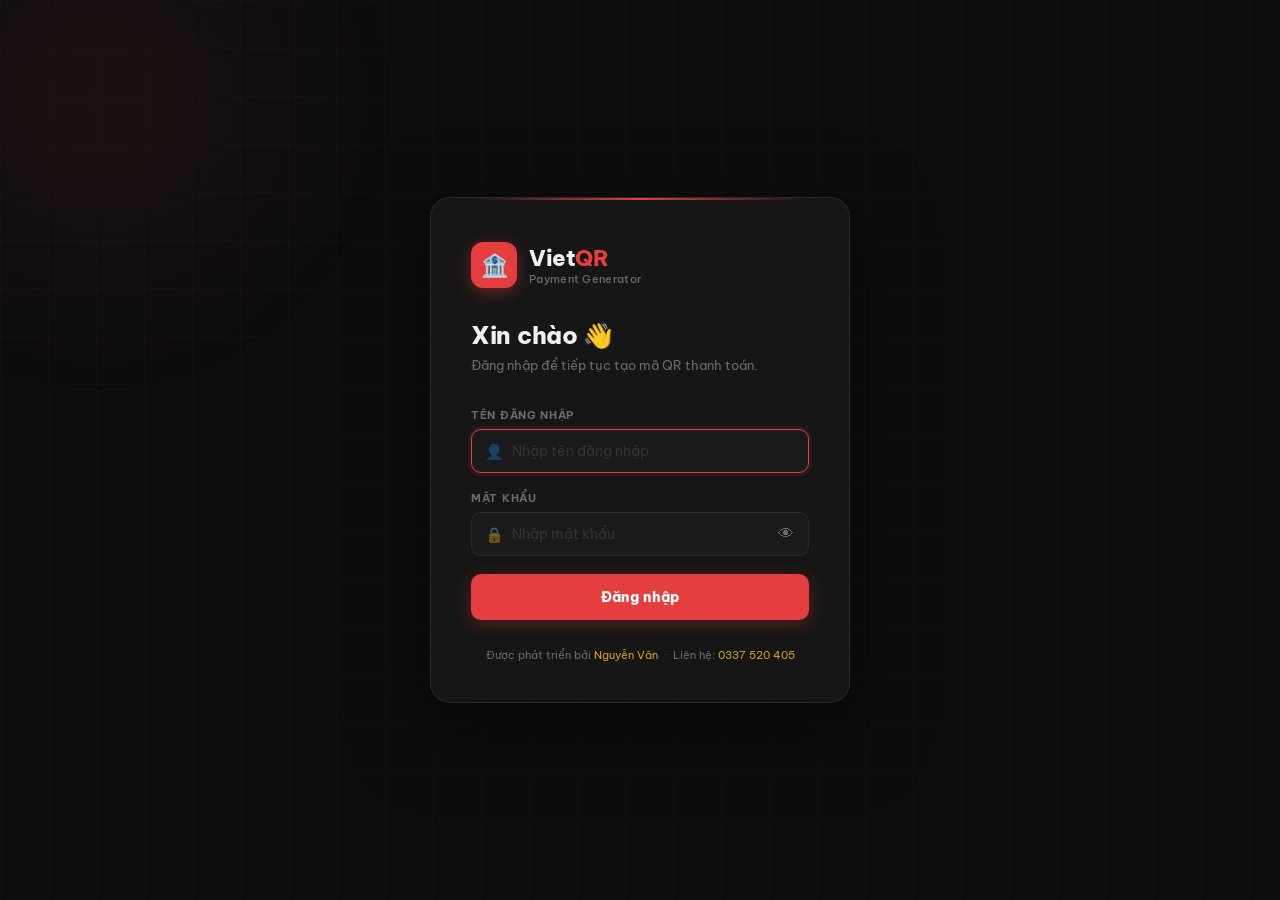
==== 1af42b78.html @ f8a8adf8 "new_Login" ====
<!DOCTYPE html>
<html lang="vi">
<head>
  <meta charset="UTF-8"/>
  <meta name="viewport" content="width=device-width, initial-scale=1.0"/>
  <title>VietQR — Đăng nhập</title>
  <link href="https://fonts.googleapis.com/css2?family=Be+Vietnam+Pro:wght@300;400;500;600;700;800&display=swap" rel="stylesheet"/>
  <style>
    *, *::before, *::after { box-sizing: border-box; margin: 0; padding: 0; }

    :root {
      --red:    #E53E3E;
      --gold:   #D4A017;
      --dark:   #0D0D0D;
      --card:   #161616;
      --border: #2A2A2A;
      --muted:  #6B6B6B;
      --light:  #F0F0F0;
      --white:  #FFFFFF;
    }

    body {
      font-family: 'Be Vietnam Pro', sans-serif;
      background: var(--dark);
      color: var(--light);
      min-height: 100vh;
      display: flex;
      flex-direction: column;
      align-items: center;
      justify-content: center;
      position: relative;
      overflow: hidden;
    }

    /* Animated background grid */
    body::before {
      content: '';
      position: fixed;
      inset: 0;
      background-image:
        linear-gradient(rgba(229,62,62,.04) 1px, transparent 1px),
        linear-gradient(90deg, rgba(229,62,62,.04) 1px, transparent 1px);
      background-size: 48px 48px;
      animation: gridMove 20s linear infinite;
      pointer-events: none;
    }
    @keyframes gridMove {
      0%   { transform: translateY(0); }
      100% { transform: translateY(48px); }
    }

    /* Glow orbs */
    body::after {
      content: '';
      position: fixed;
      width: 600px; height: 600px;
      background: radial-gradient(circle, rgba(229,62,62,.07) 0%, transparent 70%);
      top: -200px; left: -200px;
      pointer-events: none;
      animation: orbFloat 8s ease-in-out infinite alternate;
    }
    @keyframes orbFloat {
      0%   { transform: translate(0, 0); }
      100% { transform: translate(80px, 60px); }
    }

    /* ── CARD ── */
    .login-card {
      background: var(--card);
      border: 1px solid var(--border);
      border-radius: 20px;
      padding: 44px 40px 40px;
      width: 100%;
      max-width: 420px;
      position: relative;
      z-index: 1;
      box-shadow: 0 24px 80px rgba(0,0,0,.5);
      animation: cardIn .5s cubic-bezier(.22,1,.36,1) both;
    }
    @keyframes cardIn {
      from { opacity: 0; transform: translateY(28px) scale(.97); }
      to   { opacity: 1; transform: translateY(0) scale(1); }
    }

    /* Top accent line */
    .login-card::before {
      content: '';
      position: absolute;
      top: 0; left: 10%; right: 10%;
      height: 2px;
      background: linear-gradient(90deg, transparent, var(--red), transparent);
      border-radius: 0 0 4px 4px;
    }

    /* ── LOGO ── */
    .login-logo {
      display: flex;
      align-items: center;
      gap: 12px;
      margin-bottom: 32px;
    }
    .login-logo-icon {
      width: 46px; height: 46px;
      background: var(--red);
      border-radius: 12px;
      display: grid; place-items: center;
      font-size: 22px;
      box-shadow: 0 4px 16px rgba(229,62,62,.4);
    }
    .login-logo-text {
      font-size: 22px; font-weight: 800; letter-spacing: -.5px;
    }
    .login-logo-text span { color: var(--red); }
    .login-logo-sub {
      font-size: 11px; color: var(--muted);
      font-weight: 500; letter-spacing: .3px;
    }

    /* ── HEADING ── */
    .login-title {
      font-size: 24px; font-weight: 800;
      margin-bottom: 6px; letter-spacing: -.3px;
    }
    .login-sub {
      font-size: 13px; color: var(--muted);
      margin-bottom: 32px; line-height: 1.5;
    }

    /* ── FIELDS ── */
    .field { margin-bottom: 18px; }
    .field label {
      display: block;
      font-size: 11px; font-weight: 700;
      letter-spacing: .7px; text-transform: uppercase;
      color: var(--muted); margin-bottom: 7px;
    }

    .input-wrap {
      position: relative;
    }
    .input-wrap .icon {
      position: absolute; left: 14px; top: 50%;
      transform: translateY(-50%);
      font-size: 15px; opacity: .4;
      pointer-events: none;
    }
    .input-wrap input {
      width: 100%;
      background: #1A1A1A;
      border: 1px solid var(--border);
      border-radius: 10px;
      padding: 12px 14px 12px 40px;
      color: var(--white);
      font-family: inherit; font-size: 14px;
      outline: none;
      transition: border-color .2s, box-shadow .2s;
    }
    .input-wrap input:focus {
      border-color: var(--red);
      box-shadow: 0 0 0 3px rgba(229,62,62,.1);
    }
    .input-wrap input::placeholder { color: #333; }

    /* Eye toggle */
    .eye-toggle {
      position: absolute; right: 13px; top: 50%;
      transform: translateY(-50%);
      background: none; border: none;
      color: var(--muted); cursor: pointer;
      font-size: 16px; padding: 2px;
      transition: color .2s;
    }
    .eye-toggle:hover { color: var(--light); }

    /* ── ERROR ── */
    .login-error {
      display: none;
      background: rgba(229,62,62,.08);
      border: 1px solid rgba(229,62,62,.25);
      border-radius: 9px;
      padding: 10px 14px;
      font-size: 12px; color: #fc8181;
      margin-bottom: 16px;
      animation: shake .35s ease;
    }
    @keyframes shake {
      0%,100% { transform: translateX(0); }
      20%,60%  { transform: translateX(-6px); }
      40%,80%  { transform: translateX(6px); }
    }

    /* ── BUTTON ── */
    .btn-login {
      width: 100%;
      background: var(--red);
      color: #fff; border: none;
      border-radius: 10px;
      padding: 14px;
      font-family: inherit; font-size: 14px; font-weight: 800;
      cursor: pointer; letter-spacing: .2px;
      display: flex; align-items: center; justify-content: center; gap: 8px;
      transition: opacity .2s, transform .1s, box-shadow .2s;
      box-shadow: 0 4px 18px rgba(229,62,62,.3);
      margin-top: 6px;
    }
    .btn-login:hover { opacity: .88; box-shadow: 0 6px 24px rgba(229,62,62,.4); }
    .btn-login:active { transform: scale(.98); }
    .btn-login:disabled { opacity: .4; cursor: not-allowed; box-shadow: none; }

    .btn-spinner {
      width: 16px; height: 16px;
      border: 2px solid rgba(255,255,255,.3); border-top-color: #fff;
      border-radius: 50%; animation: spin .7s linear infinite;
      display: none;
    }
    @keyframes spin { to { transform: rotate(360deg); } }

    /* ── FOOTER NOTE ── */
    .login-footer {
      text-align: center;
      margin-top: 28px;
      font-size: 11px; color: var(--muted);
    }
    .login-footer a { color: var(--gold); text-decoration: none; }

    /* ── SUCCESS flash ── */
    .success-overlay {
      display: none;
      position: fixed; inset: 0;
      background: rgba(13,13,13,.95);
      z-index: 999;
      flex-direction: column;
      align-items: center; justify-content: center;
      gap: 16px;
      animation: fadeIn .3s ease;
    }
    @keyframes fadeIn { from { opacity: 0; } to { opacity: 1; } }
    .success-icon {
      width: 72px; height: 72px;
      background: rgba(76,175,80,.15);
      border: 2px solid #4CAF50;
      border-radius: 50%;
      display: flex; align-items: center; justify-content: center;
      font-size: 32px;
      animation: popIn .4s cubic-bezier(.34,1.56,.64,1) both;
    }
    @keyframes popIn {
      from { transform: scale(0); opacity: 0; }
      to   { transform: scale(1); opacity: 1; }
    }
    .success-text {
      font-size: 18px; font-weight: 800;
      color: #4CAF50;
    }
    .success-sub {
      font-size: 13px; color: var(--muted);
    }

    @media (max-width: 480px) {
      .login-card { padding: 36px 24px 32px; margin: 16px; }
    }
  </style>
</head>
<body>

  <!-- Success overlay -->
  <div class="success-overlay" id="successOverlay">
    <div class="success-icon">✓</div>
    <div class="success-text">Đăng nhập thành công!</div>
    <div class="success-sub">Đang chuyển hướng…</div>
  </div>

  <div class="login-card">

    <!-- Logo -->
    <div class="login-logo">
      <div class="login-logo-icon">🏦</div>
      <div>
        <div class="login-logo-text">Viet<span>QR</span></div>
        <div class="login-logo-sub">Payment Generator</div>
      </div>
    </div>

    <div class="login-title">Xin chào 👋</div>
    <p class="login-sub">Đăng nhập để tiếp tục tạo mã QR thanh toán.</p>

    <!-- Error -->
    <div class="login-error" id="loginError">
      ⚠ Tên đăng nhập hoặc mật khẩu không đúng.
    </div>

    <!-- Username -->
    <div class="field">
      <label>Tên đăng nhập</label>
      <div class="input-wrap">
        <span class="icon">👤</span>
        <input type="text" id="username" placeholder="Nhập tên đăng nhập"
          autocomplete="username" autofocus/>
      </div>
    </div>

    <!-- Password -->
    <div class="field">
      <label>Mật khẩu</label>
      <div class="input-wrap">
        <span class="icon">🔒</span>
        <input type="password" id="password" placeholder="Nhập mật khẩu"
          autocomplete="current-password"/>
        <button class="eye-toggle" id="eyeBtn" onclick="toggleEye()" type="button" tabindex="-1">👁</button>
      </div>
    </div>

    <button class="btn-login" id="btnLogin" onclick="doLogin()">
      <div class="btn-spinner" id="btnSpinner"></div>
      <span id="btnText">Đăng nhập</span>
    </button>

    <div class="login-footer">
      Được phát triển bởi <a href="#">Nguyễn Văn</a> &nbsp;·&nbsp;
      Liên hệ: <a href="tel:0337520405">0337 520 405</a>
    </div>

  </div>

  <script src="login.min.js"></script>
</body>
</html>
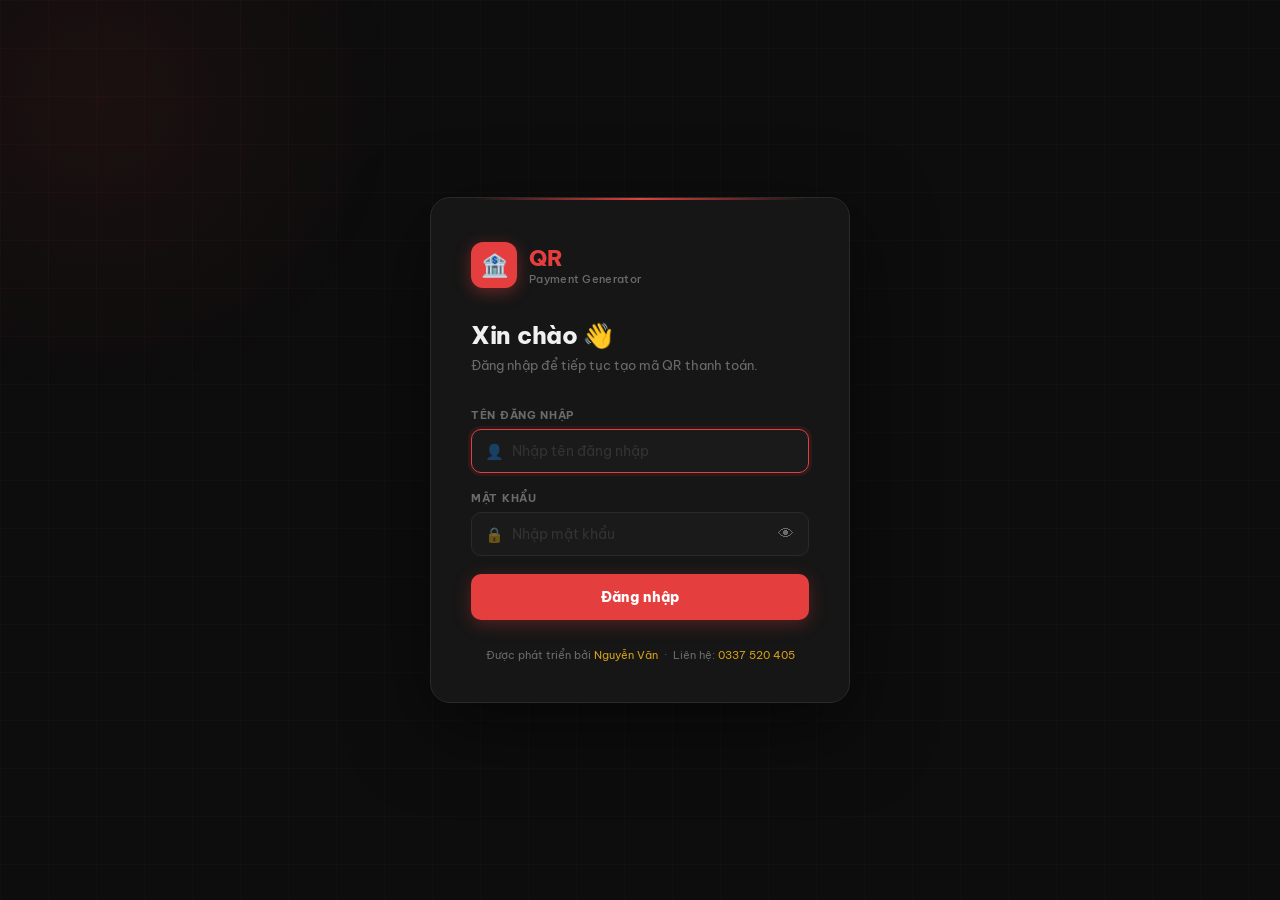
==== commit 67870566: "1" ====
--- a/1af42b78.html
+++ b/1af42b78.html
@@ -3,7 +3,7 @@
 <head>
   <meta charset="UTF-8"/>
   <meta name="viewport" content="width=device-width, initial-scale=1.0"/>
-  <title>VietQR — Đăng nhập</title>
+  <title>QR — Đăng nhập</title>
   <link href="https://fonts.googleapis.com/css2?family=Be+Vietnam+Pro:wght@300;400;500;600;700;800&display=swap" rel="stylesheet"/>
   <style>
     *, *::before, *::after { box-sizing: border-box; margin: 0; padding: 0; }
@@ -276,7 +276,7 @@
     <div class="login-logo">
       <div class="login-logo-icon">🏦</div>
       <div>
-        <div class="login-logo-text">Viet<span>QR</span></div>
+        <div class="login-logo-text"><span>QR</span></div>
         <div class="login-logo-sub">Payment Generator</div>
       </div>
     </div>
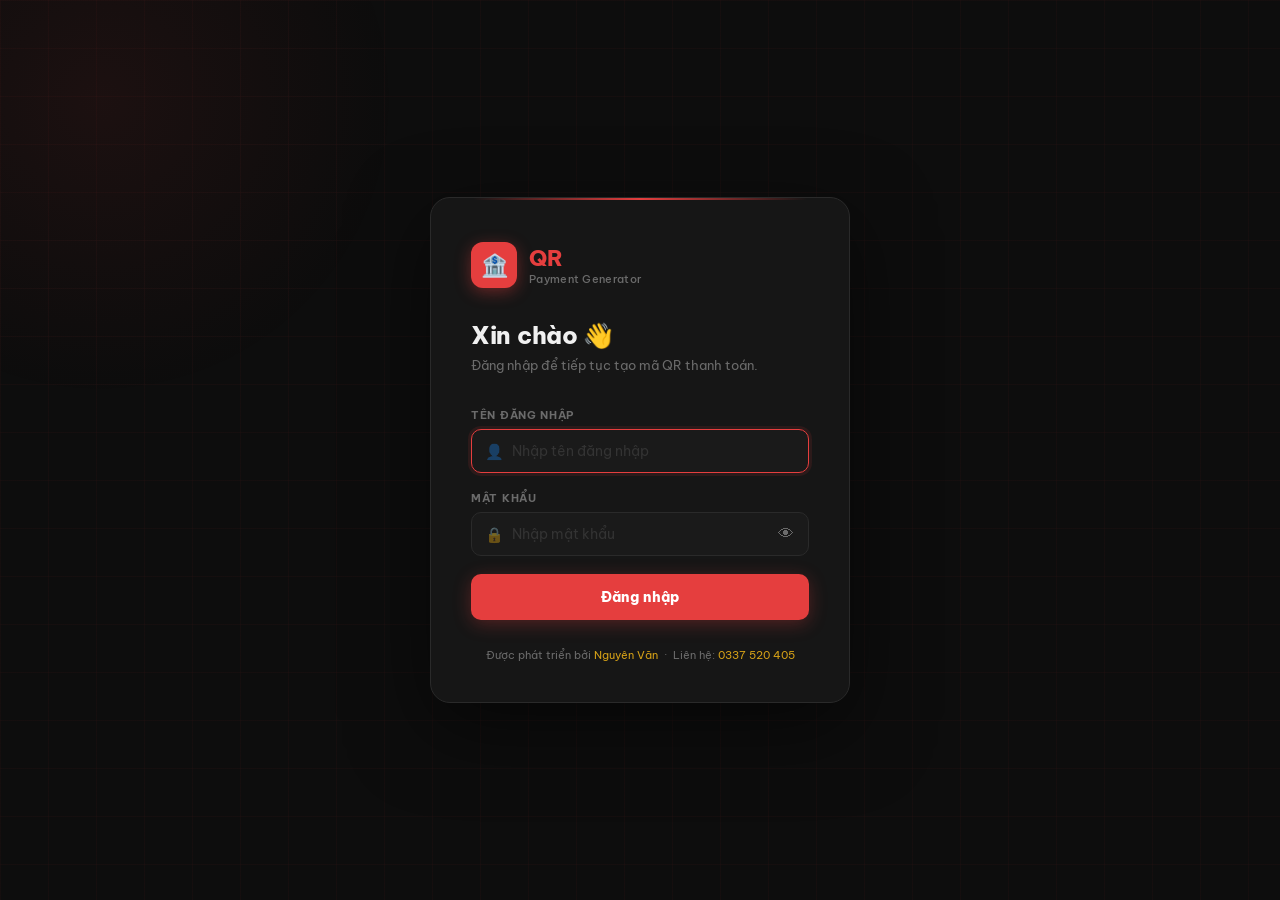
==== commit fd49424f: "newVersion" ====
--- a/1af42b78.html
+++ b/1af42b78.html
@@ -316,7 +316,7 @@
     </button>
 
     <div class="login-footer">
-      Được phát triển bởi <a href="#">Nguyễn Văn</a> &nbsp;·&nbsp;
+      Được phát triển bởi <a href="#">Nguyên Văn</a> &nbsp;·&nbsp;
       Liên hệ: <a href="tel:0337520405">0337 520 405</a>
     </div>
 
